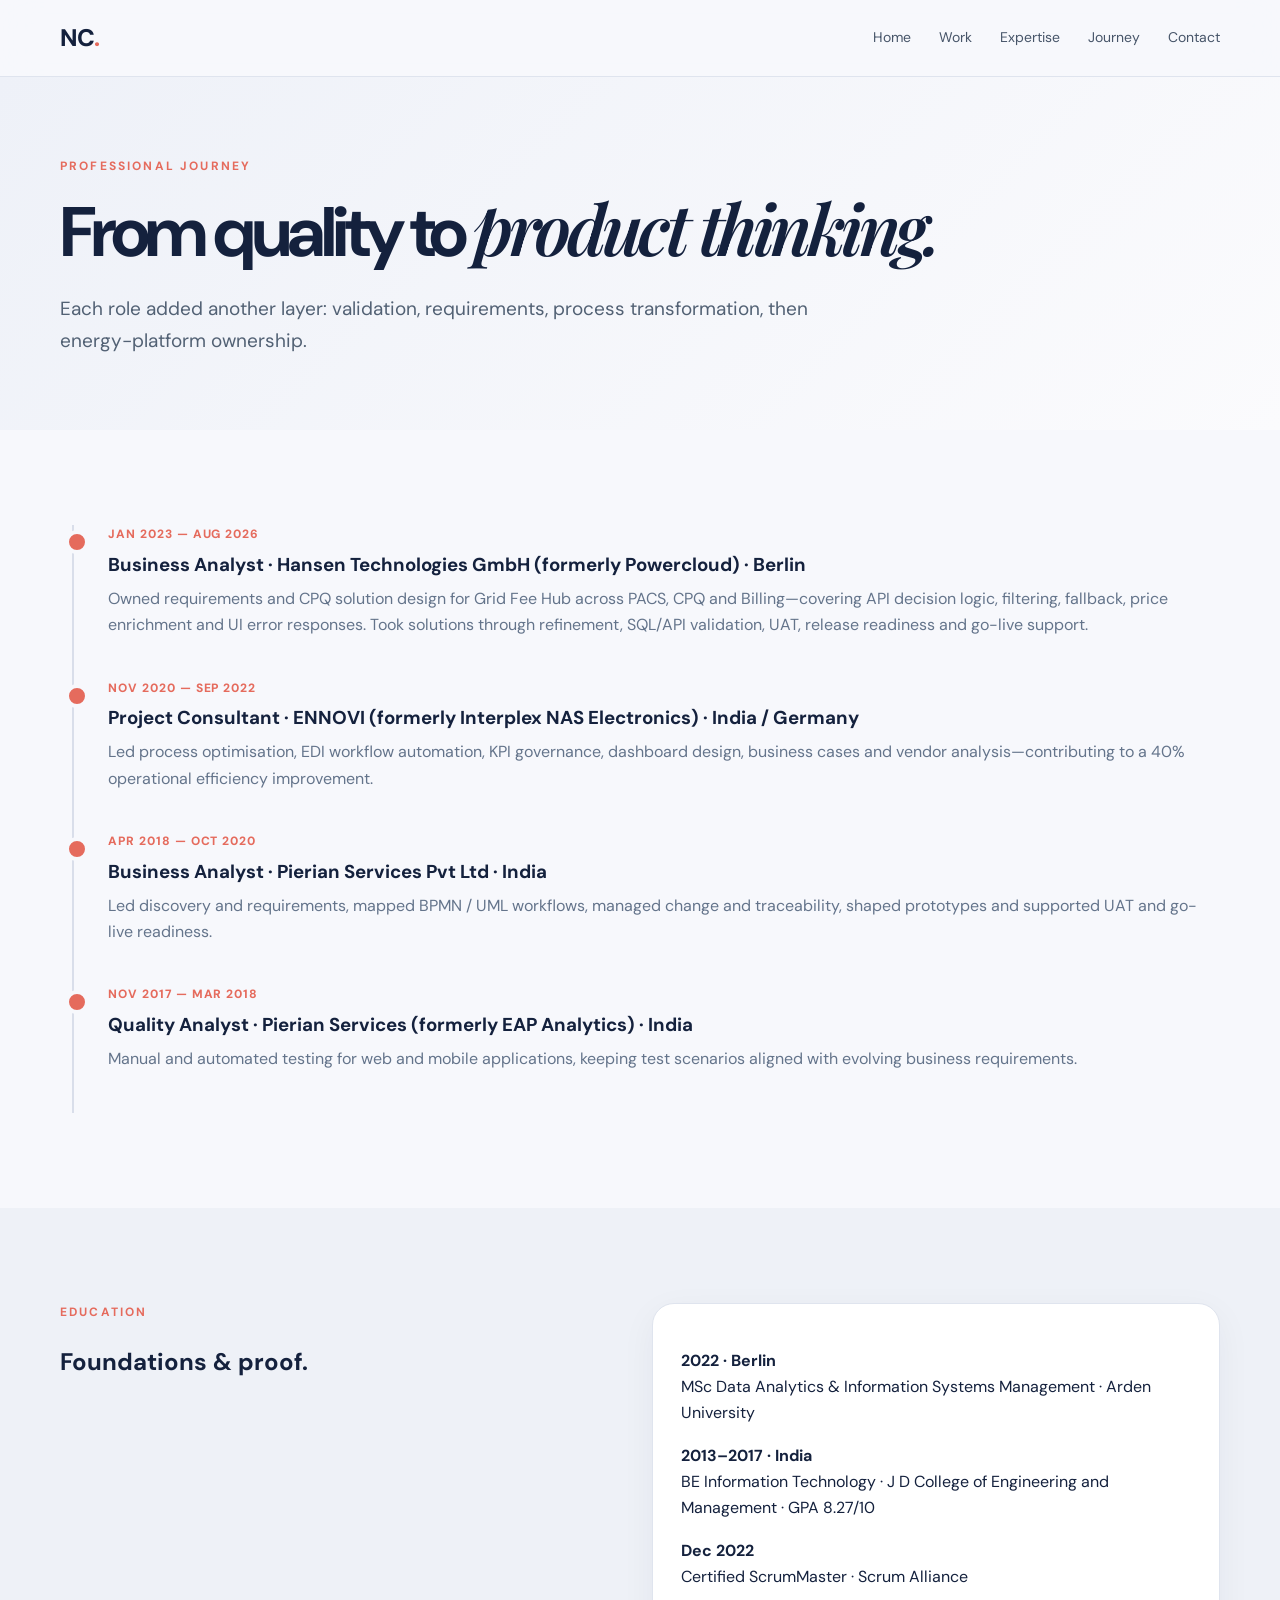
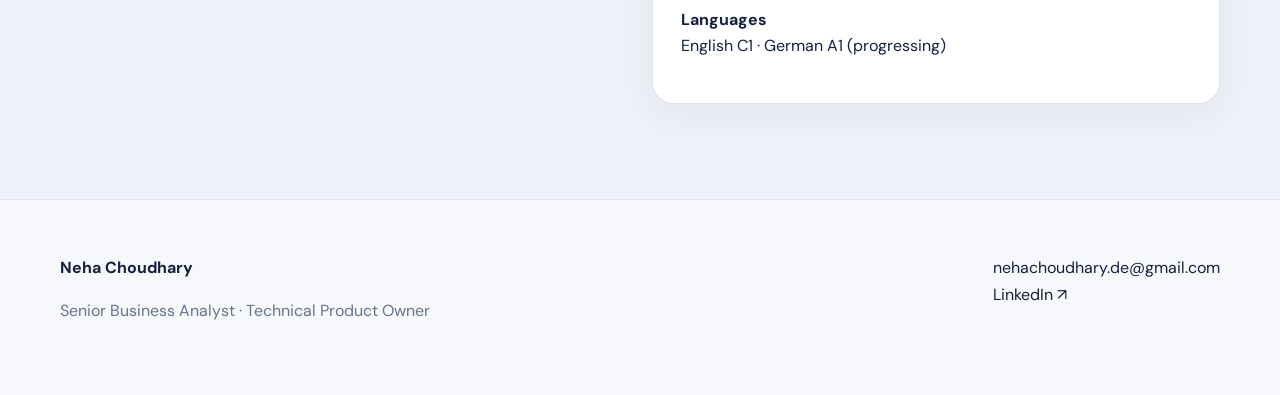
==== journey.html @ ac917122 "Add files via upload" ====
<!doctype html><html lang="en"><head><meta charset="utf-8"><meta name="viewport" content="width=device-width,initial-scale=1"><meta name="description" content="Neha Choudhary — Senior Business Analyst and Technical Product Owner portfolio"><title>Journey · Neha Choudhary</title><link rel="stylesheet" href="style.css"></head><body><nav class="nav"><div class="container navin"><a class="logo" href="index.html">NC<span>.</span></a><button class="menu">☰</button><div class="links"><a href="index.html">Home</a><a href="work.html">Work</a><a href="about.html">Expertise</a><a href="journey.html">Journey</a><a href="contact.html">Contact</a></div></div></nav><main><section class="pagehero"><div class="container"><div class="eyebrow">Professional journey</div><h1>From quality to <span class="serif">product thinking.</span></h1><p class="lead">Each role added another layer: validation, requirements, process transformation, then energy-platform ownership.</p></div></section><section class="section"><div class="container timeline"><div class="tl"><div class="date">JAN 2023 — AUG 2026</div><h3>Business Analyst · Hansen Technologies GmbH (formerly Powercloud) · Berlin</h3><p>Owned requirements and CPQ solution design for Grid Fee Hub across PACS, CPQ and Billing—covering API decision logic, filtering, fallback, price enrichment and UI error responses. Took solutions through refinement, SQL/API validation, UAT, release readiness and go-live support.</p></div><div class="tl"><div class="date">NOV 2020 — SEP 2022</div><h3>Project Consultant · ENNOVI (formerly Interplex NAS Electronics) · India / Germany</h3><p>Led process optimisation, EDI workflow automation, KPI governance, dashboard design, business cases and vendor analysis—contributing to a 40% operational efficiency improvement.</p></div><div class="tl"><div class="date">APR 2018 — OCT 2020</div><h3>Business Analyst · Pierian Services Pvt Ltd · India</h3><p>Led discovery and requirements, mapped BPMN / UML workflows, managed change and traceability, shaped prototypes and supported UAT and go-live readiness.</p></div><div class="tl"><div class="date">NOV 2017 — MAR 2018</div><h3>Quality Analyst · Pierian Services (formerly EAP Analytics) · India</h3><p>Manual and automated testing for web and mobile applications, keeping test scenarios aligned with evolving business requirements.</p></div></div></section><section class="section alt"><div class="container two-col"><div><div class="eyebrow">Education</div><h2>Foundations & proof.</h2></div><div class="card"><p><strong>2022 · Berlin</strong><br>MSc Data Analytics & Information Systems Management · Arden University</p><p><strong>2013–2017 · India</strong><br>BE Information Technology · J D College of Engineering and Management · GPA 8.27/10</p><p><strong>Dec 2022</strong><br>Certified ScrumMaster · Scrum Alliance</p><p><strong>Languages</strong><br>English C1 · German A1 (progressing)</p></div></div></section></main><footer class="footer"><div class="container footergrid"><div><strong>Neha Choudhary</strong><p>Senior Business Analyst · Technical Product Owner</p></div><div><a href="mailto:nehachoudhary.de@gmail.com">nehachoudhary.de@gmail.com</a><br><a href="https://www.linkedin.com/in/neha-choudhary-business-analyst">LinkedIn ↗</a></div></div></footer><script src="script.js"></script></body></html>
---- style.css ----
@import url('https://fonts.googleapis.com/css2?family=DM+Sans:wght@400;500;600;700&family=Playfair+Display:ital,wght@0,600;1,600&display=swap');
:root{--ink:#14213d;--muted:#64748b;--paper:#f7f8fc;--white:#fff;--line:#dfe4ee;--coral:#e56b5d;--mint:#7bc7b5;--blue:#5d78e8;--lav:#8b79c9;--dark:#0d1730;--shadow:0 18px 50px rgba(20,33,61,.10);--r:22px}*{box-sizing:border-box}html{scroll-behavior:smooth}body{margin:0;background:var(--paper);color:var(--ink);font-family:"DM Sans",system-ui,sans-serif;line-height:1.65}a{color:inherit;text-decoration:none}.container{width:min(1160px,calc(100% - 40px));margin:auto}.nav{position:sticky;top:0;z-index:50;background:rgba(247,248,252,.9);backdrop-filter:blur(18px);border-bottom:1px solid var(--line)}.navin{height:76px;display:flex;align-items:center;justify-content:space-between}.logo{font-weight:800;font-size:24px;letter-spacing:-.05em}.logo span{color:var(--coral)}.links{display:flex;gap:28px;align-items:center;font-size:14px;color:#475569}.links a:hover{color:var(--ink)}.menu{display:none;border:1px solid var(--line);background:#fff;border-radius:12px;padding:9px 11px}.hero{padding:100px 0 75px;position:relative;overflow:hidden}.hero:after{content:"";position:absolute;width:430px;height:430px;border-radius:50%;background:radial-gradient(circle,rgba(229,107,93,.16),transparent 65%);right:-120px;top:-140px}.eyebrow{font-size:12px;text-transform:uppercase;letter-spacing:.18em;font-weight:700;color:var(--coral)}h1{font-size:clamp(46px,7vw,82px);line-height:.98;letter-spacing:-.065em;margin:16px 0 26px;max-width:900px}.serif{font-family:"Playfair Display",serif;font-style:italic;font-weight:600}.lead{font-size:19px;max-width:780px;color:#526174}.actions{display:flex;gap:12px;flex-wrap:wrap;margin:28px 0}.btn{display:inline-flex;align-items:center;gap:8px;padding:13px 18px;border-radius:999px;border:1px solid var(--ink);font-weight:700;font-size:14px}.btn.primary{background:var(--ink);color:#fff}.btn.secondary{background:#fff}.stats{display:grid;grid-template-columns:repeat(4,1fr);border-top:1px solid var(--line);border-bottom:1px solid var(--line);margin-top:55px}.stat{padding:24px;border-right:1px solid var(--line)}.stat:last-child{border-right:0}.stat b{font-size:30px}.stat small{display:block;color:var(--muted)}.section{padding:95px 0}.section.alt{background:#eef1f7}.section.dark{background:var(--dark);color:#fff}.sectionhead{display:flex;justify-content:space-between;gap:30px;align-items:end;margin-bottom:40px}.sectionhead h2{font-size:clamp(32px,5vw,54px);letter-spacing:-.055em;line-height:1.02;margin:10px 0}.sectionhead p{max-width:500px;color:var(--muted)}.dark .sectionhead p{color:#aab4c8}.grid{display:grid;gap:22px}.grid3{grid-template-columns:repeat(3,1fr)}.grid2{grid-template-columns:repeat(2,1fr)}.card{background:#fff;border:1px solid var(--line);border-radius:var(--r);padding:28px;box-shadow:0 10px 35px rgba(20,33,61,.05);transition:.25s}.card:hover{box-shadow:var(--shadow);transform:translateY(-3px)}.case{overflow:hidden;padding:0}.case .visual{min-height:230px;padding:26px;background:#e9edf8}.case:nth-child(2) .visual{background:#eaf6f1}.case:nth-child(3) .visual{background:#fff0ed}.casebody{padding:28px}.tag{display:inline-flex;padding:6px 9px;border-radius:999px;background:#edf0f6;color:#475569;font-size:11px;font-weight:700;text-transform:uppercase;letter-spacing:.08em;margin:0 5px 5px 0}.case h3{font-size:27px;letter-spacing:-.04em;margin:14px 0 8px}.case p{color:var(--muted)}.arrow{font-weight:800;color:var(--coral)}.mini-flow{display:flex;align-items:center;gap:8px;flex-wrap:wrap}.node{padding:10px 13px;border-radius:13px;background:#fff;border:1px solid #cfd6e4;font-size:12px;font-weight:700}.node.accent{background:var(--ink);color:#fff;border-color:var(--ink)}.connector{color:var(--coral);font-weight:900}.filterbar{display:flex;gap:9px;flex-wrap:wrap;margin-bottom:28px}.filter{border:1px solid var(--line);background:#fff;border-radius:999px;padding:9px 14px;cursor:pointer;font-weight:700;color:#64748b}.filter.active{background:var(--ink);color:#fff;border-color:var(--ink)}.steps{display:grid;grid-template-columns:repeat(5,1fr);gap:12px}.step{padding:22px;border:1px solid var(--line);background:#fff;border-radius:18px}.step b{display:block;font-size:12px;color:var(--coral);letter-spacing:.1em}.step h3{margin:10px 0 4px}.step p{margin:0;color:var(--muted);font-size:13px}.pagehero{padding:80px 0 55px;background:linear-gradient(135deg,#eef1f8,#fbfbfd)}.pagehero h1{font-size:clamp(42px,6vw,70px)}.casehero{display:grid;grid-template-columns:1.05fr .95fr;gap:50px;align-items:center}.casehero h1{font-size:clamp(44px,6vw,70px)}.hero-art{background:#fff;border:1px solid var(--line);border-radius:28px;padding:18px;box-shadow:var(--shadow)}.metricrow{display:grid;grid-template-columns:repeat(3,1fr);gap:12px;margin:30px 0}.metric{padding:18px;background:#fff;border:1px solid var(--line);border-radius:18px}.metric b{display:block;font-size:22px}.metric span{color:var(--muted);font-size:12px}.two-col{display:grid;grid-template-columns:1fr 1fr;gap:24px}.list{padding-left:18px}.list li{margin:8px 0}.callout{padding:24px;border-left:4px solid var(--coral);background:#fff6f4;border-radius:0 18px 18px 0;margin:25px 0}.callout strong{display:block;margin-bottom:4px}.accordion{border:1px solid var(--line);border-radius:18px;background:#fff;overflow:hidden}.acc{border-bottom:1px solid var(--line)}.acc:last-child{border:0}.acc button{width:100%;border:0;background:#fff;padding:18px 20px;text-align:left;font:inherit;font-weight:800;cursor:pointer;display:flex;justify-content:space-between}.acc .content{display:none;padding:0 20px 20px;color:var(--muted)}.acc.open .content{display:block}.footer{padding:55px 0;border-top:1px solid var(--line)}.footergrid{display:flex;justify-content:space-between;gap:30px}.footer p{color:var(--muted)}.pills{display:flex;flex-wrap:wrap;gap:9px;margin-top:18px}.pill{border:1px solid var(--line);background:#fff;padding:9px 12px;border-radius:999px;font-size:13px;color:#475569}.timeline{position:relative}.timeline:before{content:"";position:absolute;left:12px;top:0;bottom:0;width:2px;background:#d9deea}.tl{position:relative;padding:0 0 40px 48px}.tl:before{content:"";position:absolute;left:5px;top:5px;width:16px;height:16px;border-radius:50%;background:var(--coral);border:4px solid var(--paper)}.tl .date{font-size:12px;color:var(--coral);font-weight:800;letter-spacing:.08em}.tl h3{margin:5px 0}.tl p{color:var(--muted);margin:0}.reveal{opacity:0;transform:translateY(18px);transition:.7s}.reveal.show{opacity:1;transform:none}.fade{animation:fade .65s ease both}@keyframes fade{from{opacity:0;transform:translateY(12px)}to{opacity:1;transform:none}}@media(max-width:850px){.links{display:none}.menu{display:block}.nav.open .links{display:flex;position:absolute;top:76px;left:0;right:0;background:var(--paper);padding:20px;flex-direction:column;align-items:flex-start;border-bottom:1px solid var(--line)}.stats{grid-template-columns:1fr 1fr}.stat:nth-child(2){border-right:0}.stat:nth-child(-n+2){border-bottom:1px solid var(--line)}.grid3,.grid2,.two-col,.casehero{grid-template-columns:1fr}.casehero .hero-art{order:-1}.sectionhead{display:block}}@media(max-width:520px){.container{width:calc(100% - 28px)}.hero{padding:70px 0 45px}h1{font-size:45px}.stats{grid-template-columns:1fr}.stat{border-right:0!important;border-bottom:1px solid var(--line)}.stat:last-child{border:0}.steps{grid-template-columns:1fr}.metricrow{grid-template-columns:1fr}.footergrid{display:block}}
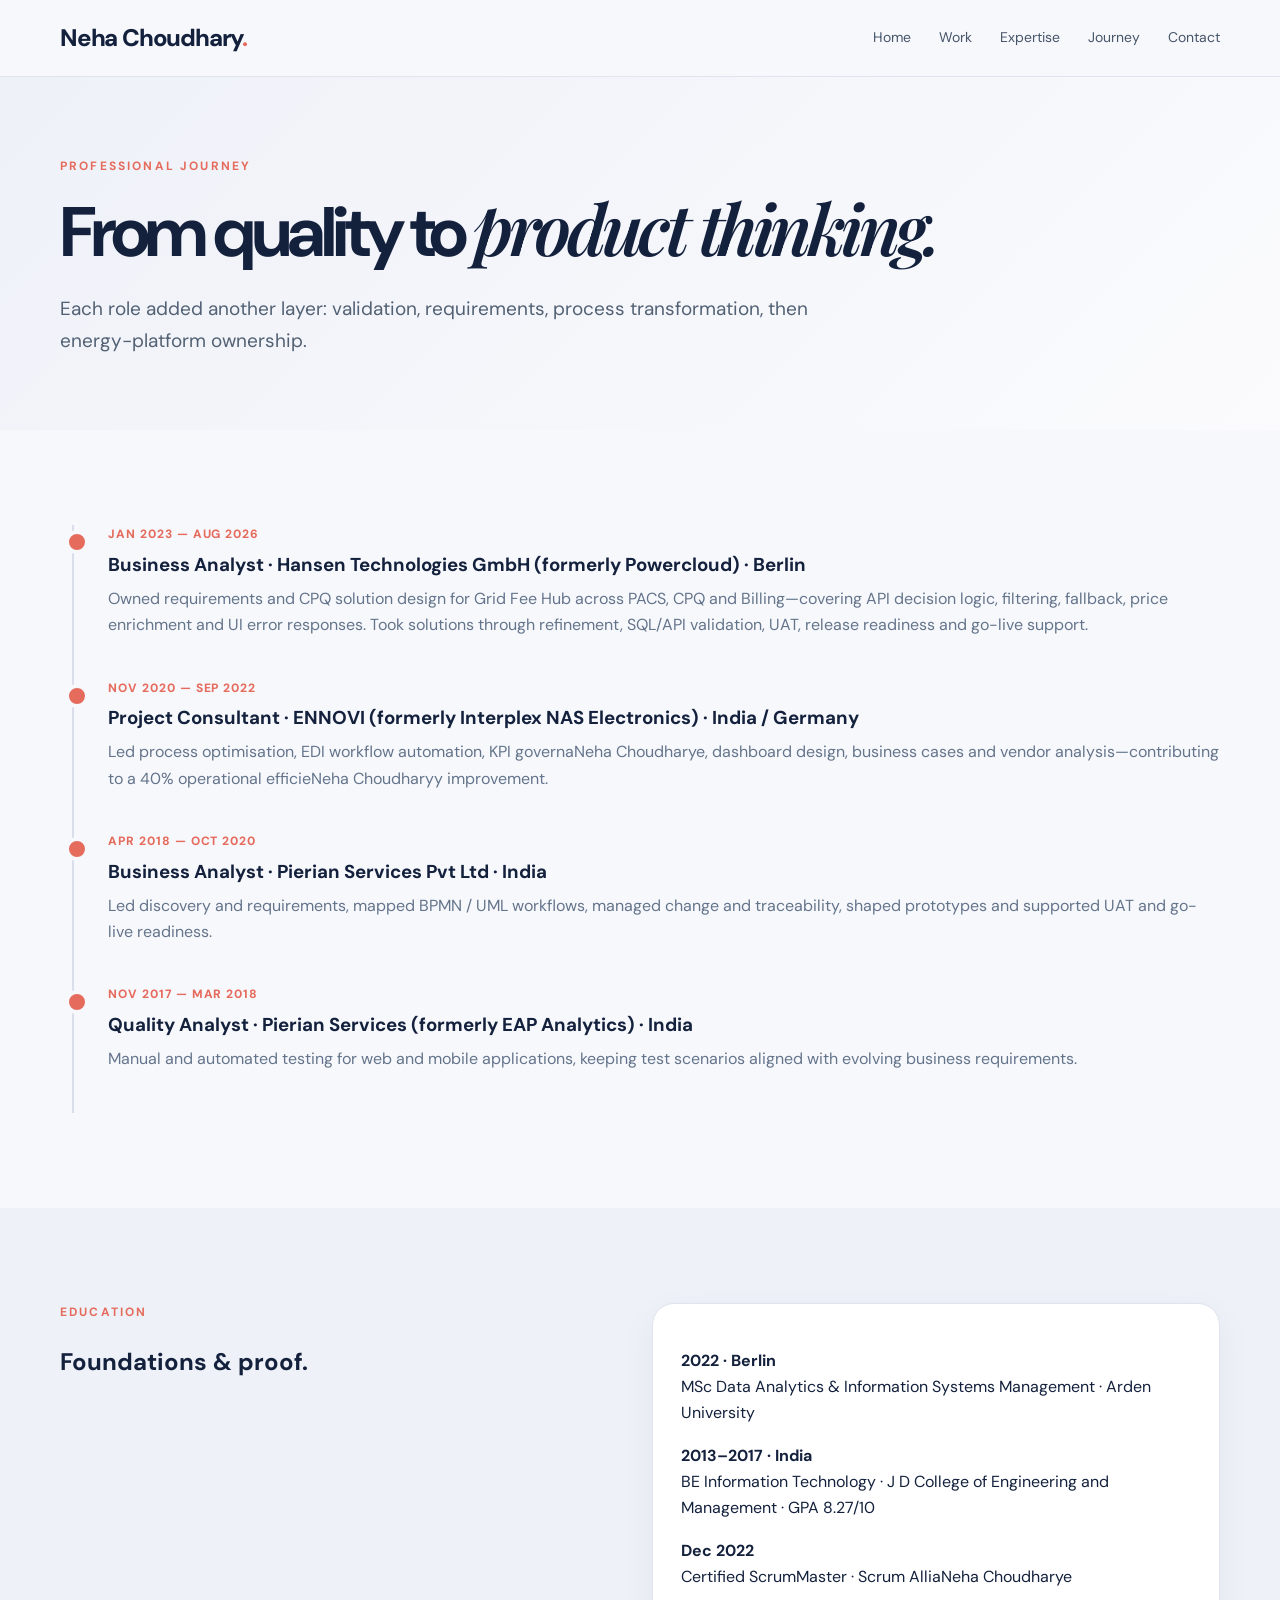
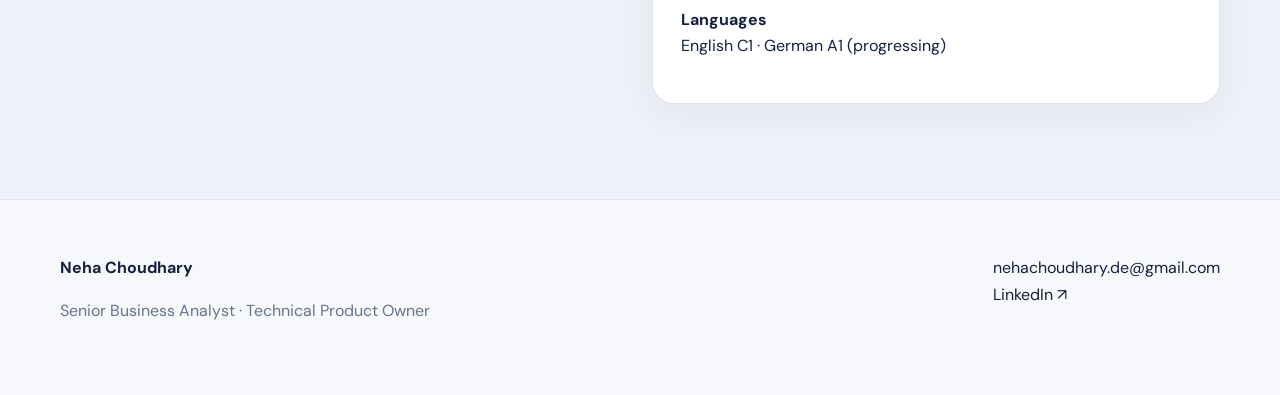
==== commit 8525dcef: "Fix HTML formatting and improve content clarity" ====
--- a/journey.html
+++ b/journey.html
@@ -1 +1 @@
-<!doctype html><html lang="en"><head><meta charset="utf-8"><meta name="viewport" content="width=device-width,initial-scale=1"><meta name="description" content="Neha Choudhary — Senior Business Analyst and Technical Product Owner portfolio"><title>Journey · Neha Choudhary</title><link rel="stylesheet" href="style.css"></head><body><nav class="nav"><div class="container navin"><a class="logo" href="index.html">NC<span>.</span></a><button class="menu">☰</button><div class="links"><a href="index.html">Home</a><a href="work.html">Work</a><a href="about.html">Expertise</a><a href="journey.html">Journey</a><a href="contact.html">Contact</a></div></div></nav><main><section class="pagehero"><div class="container"><div class="eyebrow">Professional journey</div><h1>From quality to <span class="serif">product thinking.</span></h1><p class="lead">Each role added another layer: validation, requirements, process transformation, then energy-platform ownership.</p></div></section><section class="section"><div class="container timeline"><div class="tl"><div class="date">JAN 2023 — AUG 2026</div><h3>Business Analyst · Hansen Technologies GmbH (formerly Powercloud) · Berlin</h3><p>Owned requirements and CPQ solution design for Grid Fee Hub across PACS, CPQ and Billing—covering API decision logic, filtering, fallback, price enrichment and UI error responses. Took solutions through refinement, SQL/API validation, UAT, release readiness and go-live support.</p></div><div class="tl"><div class="date">NOV 2020 — SEP 2022</div><h3>Project Consultant · ENNOVI (formerly Interplex NAS Electronics) · India / Germany</h3><p>Led process optimisation, EDI workflow automation, KPI governance, dashboard design, business cases and vendor analysis—contributing to a 40% operational efficiency improvement.</p></div><div class="tl"><div class="date">APR 2018 — OCT 2020</div><h3>Business Analyst · Pierian Services Pvt Ltd · India</h3><p>Led discovery and requirements, mapped BPMN / UML workflows, managed change and traceability, shaped prototypes and supported UAT and go-live readiness.</p></div><div class="tl"><div class="date">NOV 2017 — MAR 2018</div><h3>Quality Analyst · Pierian Services (formerly EAP Analytics) · India</h3><p>Manual and automated testing for web and mobile applications, keeping test scenarios aligned with evolving business requirements.</p></div></div></section><section class="section alt"><div class="container two-col"><div><div class="eyebrow">Education</div><h2>Foundations & proof.</h2></div><div class="card"><p><strong>2022 · Berlin</strong><br>MSc Data Analytics & Information Systems Management · Arden University</p><p><strong>2013–2017 · India</strong><br>BE Information Technology · J D College of Engineering and Management · GPA 8.27/10</p><p><strong>Dec 2022</strong><br>Certified ScrumMaster · Scrum Alliance</p><p><strong>Languages</strong><br>English C1 · German A1 (progressing)</p></div></div></section></main><footer class="footer"><div class="container footergrid"><div><strong>Neha Choudhary</strong><p>Senior Business Analyst · Technical Product Owner</p></div><div><a href="mailto:nehachoudhary.de@gmail.com">nehachoudhary.de@gmail.com</a><br><a href="https://www.linkedin.com/in/neha-choudhary-business-analyst">LinkedIn ↗</a></div></div></footer><script src="script.js"></script></body></html>+<!doctype html><html lang="en"><head><meta charset="utf-8"><meta name="viewport" content="width=device-width,initial-scale=1"><meta name="description" content="Neha Choudhary — Senior Business Analyst and Technical Product Owner portfolio"><title>Journey · Neha Choudhary</title><link rel="stylesheet" href="style.css"></head><body><nav class="nav"><div class="container navin"><a class="logo" href="index.html">Neha Choudhary<span>.</span></a><button class="menu">☰</button><div class="links"><a href="index.html">Home</a><a href="work.html">Work</a><a href="about.html">Expertise</a><a href="journey.html">Journey</a><a href="contact.html">Contact</a></div></div></nav><main><section class="pagehero"><div class="container"><div class="eyebrow">Professional journey</div><h1>From quality to <span class="serif">product thinking.</span></h1><p class="lead">Each role added another layer: validation, requirements, process transformation, then energy-platform ownership.</p></div></section><section class="section"><div class="container timeline"><div class="tl"><div class="date">JAN 2023 — AUG 2026</div><h3>Business Analyst · Hansen Technologies GmbH (formerly Powercloud) · Berlin</h3><p>Owned requirements and CPQ solution design for Grid Fee Hub across PACS, CPQ and Billing—covering API decision logic, filtering, fallback, price enrichment and UI error responses. Took solutions through refinement, SQL/API validation, UAT, release readiness and go-live support.</p></div><div class="tl"><div class="date">NOV 2020 — SEP 2022</div><h3>Project Consultant · ENNOVI (formerly Interplex NAS Electronics) · India / Germany</h3><p>Led process optimisation, EDI workflow automation, KPI governaNeha Choudharye, dashboard design, business cases and vendor analysis—contributing to a 40% operational efficieNeha Choudharyy improvement.</p></div><div class="tl"><div class="date">APR 2018 — OCT 2020</div><h3>Business Analyst · Pierian Services Pvt Ltd · India</h3><p>Led discovery and requirements, mapped BPMN / UML workflows, managed change and traceability, shaped prototypes and supported UAT and go-live readiness.</p></div><div class="tl"><div class="date">NOV 2017 — MAR 2018</div><h3>Quality Analyst · Pierian Services (formerly EAP Analytics) · India</h3><p>Manual and automated testing for web and mobile applications, keeping test scenarios aligned with evolving business requirements.</p></div></div></section><section class="section alt"><div class="container two-col"><div><div class="eyebrow">Education</div><h2>Foundations & proof.</h2></div><div class="card"><p><strong>2022 · Berlin</strong><br>MSc Data Analytics & Information Systems Management · Arden University</p><p><strong>2013–2017 · India</strong><br>BE Information Technology · J D College of Engineering and Management · GPA 8.27/10</p><p><strong>Dec 2022</strong><br>Certified ScrumMaster · Scrum AlliaNeha Choudharye</p><p><strong>Languages</strong><br>English C1 · German A1 (progressing)</p></div></div></section></main><footer class="footer"><div class="container footergrid"><div><strong>Neha Choudhary</strong><p>Senior Business Analyst · Technical Product Owner</p></div><div><a href="mailto:nehachoudhary.de@gmail.com">nehachoudhary.de@gmail.com</a><br><a href="https://www.linkedin.com/in/neha-choudhary-business-analyst">LinkedIn ↗</a></div></div></footer><script src="script.js"></script></body></html>
